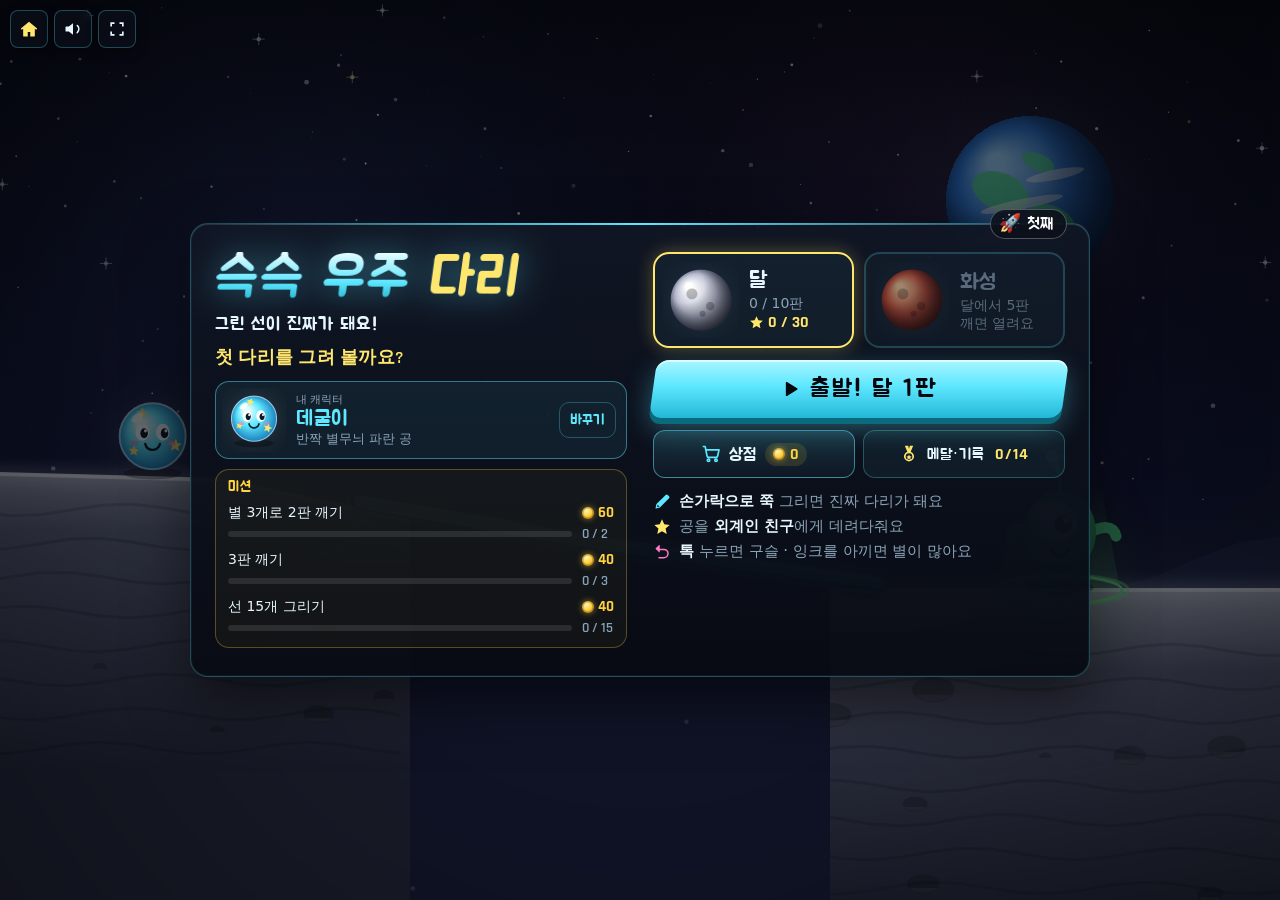
==== bridge/index.html @ b37fba4e "슥슥 우주 다리 1단계: 그린 선이 진짜 다리가 되는 물리 퍼즐 (다섯 번째 게임) - bridge/: Planck.js 1.5.0(MIT) 물리, 달·화성 20판, 잉크를 아끼면" ====
<!DOCTYPE html>
<html lang="ko">
<head>
  <meta charset="UTF-8">
  <meta name="viewport" content="width=device-width, initial-scale=1, maximum-scale=1, user-scalable=no, viewport-fit=cover">
  <meta name="theme-color" content="#07080d">
  <meta name="mobile-web-app-capable" content="yes">
  <meta name="apple-mobile-web-app-capable" content="yes">
  <meta name="apple-mobile-web-app-status-bar-style" content="black-translucent">
  <link rel="manifest" href="manifest.json">
  <link rel="icon" href="icon.svg" type="image/svg+xml">
  <meta name="description" content="손가락으로 그린 선이 진짜 다리가 되는 우주 퍼즐">
  <title>슥슥 우주 다리</title>
  <link rel="preconnect" href="https://fonts.googleapis.com">
  <link rel="preconnect" href="https://fonts.gstatic.com" crossorigin>
  <link rel="stylesheet" href="https://fonts.googleapis.com/css2?family=Jua&family=Rajdhani:wght@600;700&display=swap">
  <link rel="stylesheet" href="style.css">
</head>
<body>
  <canvas id="game" aria-label="게임 화면"></canvas>
  <svg width="0" height="0" style="position:absolute" aria-hidden="true">
    <symbol id="i-sound" viewBox="0 0 24 24"><path d="M4 9h3l5-4v14l-5-4H4a1 1 0 0 1-1-1v-4a1 1 0 0 1 1-1zm12.5-1.9a1 1 0 0 1 1.4 0 7 7 0 0 1 0 9.8 1 1 0 1 1-1.4-1.4 5 5 0 0 0 0-7 1 1 0 0 1 0-1.4z"/></symbol>
    <symbol id="i-mute" viewBox="0 0 24 24"><path d="M4 9h3l5-4v14l-5-4H4a1 1 0 0 1-1-1v-4a1 1 0 0 1 1-1zm11.3.3a1 1 0 0 1 1.4 0L18.5 11l1.8-1.7a1 1 0 1 1 1.4 1.4L19.9 12.5l1.8 1.8a1 1 0 0 1-1.4 1.4l-1.8-1.8-1.8 1.8a1 1 0 0 1-1.4-1.4l1.8-1.8-1.8-1.8a1 1 0 0 1 0-1.4z"/></symbol>
    <symbol id="i-fs" viewBox="0 0 24 24"><path d="M4 9V4h5v2H6v3zm11-5h5v5h-2V6h-3zM4 15h2v3h3v2H4zm14 3v-3h2v5h-5v-2z"/></symbol>
    <symbol id="i-play" viewBox="0 0 24 24"><path d="M7 4.5v15a1 1 0 0 0 1.5.9l12-7.5a1 1 0 0 0 0-1.8l-12-7.5A1 1 0 0 0 7 4.5z"/></symbol>
    <symbol id="i-again" viewBox="0 0 24 24"><path d="M12 4V1.5a.5.5 0 0 0-.8-.4L6.6 4.6a.5.5 0 0 0 0 .8l4.6 3.5a.5.5 0 0 0 .8-.4V6a6 6 0 1 1-6 6 1 1 0 1 0-2 0 8 8 0 1 0 8-8z"/></symbol>
    <symbol id="i-undo" viewBox="0 0 24 24"><path d="M9 5.5V3a.5.5 0 0 0-.85-.35L3.6 7.15a.5.5 0 0 0 0 .7l4.55 4.5A.5.5 0 0 0 9 12V9.5h5.5a4.5 4.5 0 0 1 0 9H8a1 1 0 0 0 0 2h6.5a6.5 6.5 0 0 0 0-13H9z"/></symbol>
    <symbol id="i-star" viewBox="0 0 24 24"><path d="M12 1.8l3 6.6 7.2.8-5.4 4.9 1.5 7.1L12 17.6l-6.3 3.6 1.5-7.1L1.8 9.2 9 8.4z"/></symbol>
    <symbol id="i-pen" viewBox="0 0 24 24"><path d="M16.9 2.6a2 2 0 0 1 2.8 0l1.7 1.7a2 2 0 0 1 0 2.8L9.2 19.3 4 20.5a.5.5 0 0 1-.6-.6l1.2-5.2zM6.3 15.6l-.8 3.1 3.1-.8z"/></symbol>
    <symbol id="i-cart" viewBox="0 0 24 24"><path d="M2 3h3l2.2 11.2A2 2 0 0 0 9.2 16H18a2 2 0 0 0 2-1.6L21.6 7H6.2M9 21a1.5 1.5 0 1 0 0-3 1.5 1.5 0 0 0 0 3zm9 0a1.5 1.5 0 1 0 0-3 1.5 1.5 0 0 0 0 3z" fill="none" stroke="currentColor" stroke-width="2" stroke-linejoin="round"/></symbol>
    <symbol id="i-house" viewBox="0 0 24 24"><path d="M12 3.2 2.6 11a1 1 0 0 0 1.3 1.5L5 11.6V20a1 1 0 0 0 1 1h4.5v-5.5h3V21H18a1 1 0 0 0 1-1v-8.4l1.1.9a1 1 0 0 0 1.3-1.5z"/></symbol>
    <symbol id="i-grid" viewBox="0 0 24 24"><path d="M4 4h6v6H4zm10 0h6v6h-6zM4 14h6v6H4zm10 0h6v6h-6z"/></symbol>
    <symbol id="i-lock" viewBox="0 0 24 24"><path d="M7 10V7a5 5 0 0 1 10 0v3h1a1 1 0 0 1 1 1v9a1 1 0 0 1-1 1H6a1 1 0 0 1-1-1v-9a1 1 0 0 1 1-1zm2 0h6V7a3 3 0 0 0-6 0z"/></symbol>
    <symbol id="i-medal" viewBox="0 0 24 24"><path d="M7 2h4l1 4 1-4h4l-3 7.2A6 6 0 1 1 10 9.2zm5 9a4 4 0 1 0 0 8 4 4 0 0 0 0-8zm0 1.6 1 2 2.2.3-1.6 1.5.4 2.2-2-1.1-2 1.1.4-2.2-1.6-1.5 2.2-.3z"/></symbol>
    <symbol id="i-hint" viewBox="0 0 24 24"><path d="M12 2a7 7 0 0 1 4 12.7V17a1 1 0 0 1-1 1H9a1 1 0 0 1-1-1v-2.3A7 7 0 0 1 12 2zm-3 18h6v1a1 1 0 0 1-1 1h-4a1 1 0 0 1-1-1z"/></symbol>
  </svg>

  <!-- 위쪽 버튼 (시작 화면·판 고르기·상점) -->
  <div id="topbar">
    <a id="btn-hub" class="icon-btn" href="../index.html" aria-label="게임 고르기로 가기"><svg class="i" aria-hidden="true"><use href="#i-house"/></svg></a>
    <button id="btn-mute" class="icon-btn" aria-label="소리 켜기/끄기"><svg class="i on" aria-hidden="true"><use href="#i-sound"/></svg><svg class="i off" aria-hidden="true"><use href="#i-mute"/></svg></button>
    <button id="btn-fs" class="icon-btn" aria-label="전체 화면"><svg class="i" aria-hidden="true"><use href="#i-fs"/></svg></button>
  </div>
  <div id="toast" role="status"></div>

  <!-- 게임 중 버튼 줄: 판 고르기 · 판 이름 · 잉크 · 되돌리기 · 다시 · 힌트 -->
  <div id="hud" aria-label="게임 버튼">
    <div class="hud-l">
      <button id="btn-back" class="round-btn" aria-label="판 고르기로"><svg class="i" aria-hidden="true"><use href="#i-grid"/></svg></button>
      <span id="hud-level" class="chip"><i class="pdot" aria-hidden="true"></i><b>달 1판</b></span>
    </div>
    <div id="ink" class="ink" role="meter" aria-label="잉크">
      <svg class="i" aria-hidden="true"><use href="#i-pen"/></svg>
      <span class="ink-bar"><i id="ink-fill"></i><em id="ink-s3" class="ink-star" aria-hidden="true"></em><em id="ink-s2" class="ink-star" aria-hidden="true"></em></span>
    </div>
    <div class="hud-r">
      <button id="btn-undo" class="round-btn" aria-label="마지막 선 지우기"><svg class="i" aria-hidden="true"><use href="#i-undo"/></svg></button>
      <button id="btn-reset" class="round-btn" aria-label="처음부터 다시"><svg class="i" aria-hidden="true"><use href="#i-again"/></svg></button>
      <button id="btn-hint" class="round-btn hint" aria-label="힌트 보기"><svg class="i" aria-hidden="true"><use href="#i-hint"/></svg></button>
    </div>
  </div>
  <p id="tip" class="tip" aria-live="polite"></p>

  <!-- 시작 화면: 왼쪽 로고·내 캐릭터·미션 / 오른쪽 행성·이어서·상점·메달 -->
  <section id="scr-title" class="screen">
    <div class="panel tpanel">
      <span class="pf-badge" data-pf-badge hidden></span>
      <div class="t-left">
        <h1 class="logo ko">슥슥 <span class="space">우주 </span><span class="hl">다리</span></h1>
        <p class="tagline">그린 선이 진짜가 돼요!</p>
        <p id="best" class="best"></p>
        <button id="btn-char" type="button" class="ship-card" aria-label="캐릭터 바꾸기">
          <canvas id="char-preview" class="ship-cv" width="128" height="128" aria-hidden="true"></canvas>
          <span class="sc-txt"><small>내 캐릭터</small><b id="char-name">데굴이</b><em id="char-desc"></em></span>
          <span class="sc-go">바꾸기</span>
        </button>
        <div id="title-missions" class="mcard"></div>
      </div>
      <div class="t-right">
        <div id="planets" class="planets"></div>
        <button id="btn-start" class="big-btn"><svg class="i" aria-hidden="true"><use href="#i-play"/></svg><span id="start-label">출발!</span></button>
        <div class="t-row">
          <button id="btn-shop" type="button" class="shop-btn"><svg class="i" aria-hidden="true"><use href="#i-cart"/></svg><span>상점</span><span class="coin-pill"><i class="cn" aria-hidden="true"></i><b id="coin-count">0</b></span></button>
          <button id="btn-medals" class="mini-btn"><svg class="i" aria-hidden="true"><use href="#i-medal"/></svg><span>메달·기록 <b id="medal-count">0/0</b></span></button>
        </div>
        <ul class="help">
          <li><svg class="i" aria-hidden="true"><use href="#i-pen"/></svg><span><b>손가락으로 쭉</b> 그리면 진짜 다리가 돼요</span></li>
          <li><svg class="i gold" aria-hidden="true"><use href="#i-star"/></svg><span>공을 <b>외계인 친구</b>에게 데려다줘요</span></li>
          <li><svg class="i pink" aria-hidden="true"><use href="#i-undo"/></svg><span><b>톡</b> 누르면 구슬 · 잉크를 아끼면 별이 많아요</span></li>
        </ul>
      </div>
    </div>
  </section>

  <!-- 판 고르기 -->
  <section id="scr-levels" class="screen">
    <div class="panel wide lpanel">
      <h2 id="lv-title">달</h2>
      <p id="lv-sub" class="sub"></p>
      <div id="lv-grid" class="lv-grid"></div>
      <button id="btn-lv-back" class="mini-btn wide-mini"><svg class="i" aria-hidden="true"><use href="#i-house"/></svg><span>처음 화면으로</span></button>
    </div>
  </section>

  <!-- 만났다! (판을 깼을 때) -->
  <section id="scr-clear" class="screen">
    <div class="panel cpanel">
      <div class="c-left">
        <h2 id="clear-title">만났다!</h2>
        <div id="clear-stars" class="big-stars" aria-label="별"><i></i><i></i><i></i></div>
        <p id="clear-line" class="clear-line"></p>
        <div class="coin-earn">
          <span class="ce-head"><i class="cn" aria-hidden="true"></i>얻은 코인</span>
          <b id="clear-coins">+0</b>
          <span id="clear-parts" class="ce-parts"></span>
        </div>
        <div id="clear-medals" class="new-medals"></div>
      </div>
      <div class="c-right">
        <div id="clear-missions" class="mcard"></div>
        <div class="c-btns">
          <button id="btn-again" class="mini-btn"><svg class="i" aria-hidden="true"><use href="#i-again"/></svg><span>다시</span></button>
          <button id="btn-next" class="big-btn"><span>다음 판</span><svg class="i" aria-hidden="true"><use href="#i-play"/></svg></button>
        </div>
        <button id="btn-clear-levels" class="mini-btn wide-mini"><svg class="i" aria-hidden="true"><use href="#i-grid"/></svg><span>판 고르기</span></button>
      </div>
    </div>
  </section>

  <!-- 상점 -->
  <section id="scr-shop" class="screen">
    <div class="panel wide spanel">
      <div class="shop-head">
        <h2>상점</h2>
        <span class="coin-pill big"><i class="cn" aria-hidden="true"></i><b id="shop-coins">0</b></span>
      </div>
      <div class="tabs" role="tablist" aria-label="상점 칸">
        <button type="button" role="tab" data-tab="chars" aria-selected="true">캐릭터</button>
        <button type="button" role="tab" data-tab="pens" aria-selected="false">펜 색깔</button>
      </div>
      <p id="shop-sub" class="sub shop-sub"></p>
      <div id="shop-list" class="shop-list"></div>
      <button id="btn-shop-back" class="big-btn"><span>닫기</span></button>
    </div>
  </section>

  <!-- 메달 · 기록 -->
  <section id="scr-medals" class="screen">
    <div class="panel wide">
      <h2>메달 · 기록</h2>
      <p class="sub" id="medal-sub"></p>
      <div id="medal-list"></div>
      <dl id="record-list" class="records"></dl>
      <button id="btn-medals-back" class="big-btn"><span>닫기</span></button>
    </div>
  </section>

  <script src="../common/profile.js"></script>
  <script src="../common/hub.js"></script>
  <script src="../common/worlds.js"></script>
  <script src="../common/sound.js"></script>
  <script src="lib/planck.min.js"></script>
  <script src="js/util.js"></script>
  <script src="js/data.js"></script>
  <script src="js/world.js"></script>
  <script src="js/shop.js"></script>
  <script src="js/render.js"></script>
  <script src="js/input.js"></script>
  <script src="js/audio.js"></script>
  <script src="js/main.js"></script>
</body>
</html>
---- bridge/style.css ----
/* 슥슥 우주 다리. 공통 모양(패널·버튼·상점·미션·메달)은 슝슝 우주 달리기 style.css에서 가져왔고, 이 게임만의 모양은 맨 아래 */
:root {
  --bg: #07080d;
  --panel: rgba(12, 16, 26, 0.92);
  --line: rgba(94, 231, 255, 0.28);
  --text: #e8f7ff;
  --muted: #8aa4b8;
  --cyan: #5ee7ff;
  --yellow: #ffe66d;
  --pink: #ff2e88;
  --red: #ff4d6d;
  --disp: "Jua", system-ui, sans-serif;
  --num: "Rajdhani", system-ui, sans-serif;
  --ease: cubic-bezier(.16, 1, .3, 1);
  --back: cubic-bezier(.2, 1.5, .45, 1);
}

* { box-sizing: border-box; }

html, body {
  margin: 0;
  height: 100%;
  overflow: hidden;
  background: var(--bg);
  color: var(--text);
  font-family: system-ui, -apple-system, "Apple SD Gothic Neo", "Malgun Gothic", sans-serif;
  -webkit-user-select: none;
  user-select: none;
  -webkit-tap-highlight-color: transparent;
  -webkit-touch-callout: none;
  touch-action: none;
  overscroll-behavior: none;
}

#game { display: block; position: fixed; inset: 0; }

kbd {
  display: inline-block;
  padding: 1px 6px;
  border: 1px solid var(--line);
  border-bottom-width: 2px;
  border-radius: 4px;
  font: 12px ui-monospace, monospace;
  color: var(--cyan);
}
.i { width: 1em; height: 1em; fill: currentColor; flex: none; vertical-align: -0.14em; }

/* ─── 위쪽 버튼: 아이콘 + 유리 느낌 ─── */
#topbar {
  position: fixed;
  top: max(10px, env(safe-area-inset-top));
  left: max(10px, env(safe-area-inset-left));
  display: flex;
  gap: 6px;
  z-index: 15;   /* 메뉴 화면(.screen 10) 위: 시작 화면에서도 소리·전체 화면·집 단추를 누를 수 있게 */
}
.icon-btn {
  display: grid; place-items: center;
  width: 38px; height: 38px;
  border: 1px solid var(--line);
  border-radius: 8px;
  background: rgba(12, 16, 26, .72);
  backdrop-filter: blur(4px);
  box-shadow: 0 4px 12px rgba(0, 0, 0, .35);
  color: var(--text);
  cursor: pointer;
  transition: transform .08s, border-color .15s;
}
.icon-btn:hover { border-color: var(--cyan); }
.icon-btn:active { transform: scale(.92); }
.icon-btn .i { width: 20px; height: 20px; color: var(--text); }
#btn-mute .off { display: none; }
#btn-mute.muted .on { display: none; }
#btn-mute.muted .off { display: block; color: var(--red); }
#btn-fs[hidden] { display: none; }

body.touch .only-pc { display: none; }
body:not(.touch) .only-touch { display: none; }

#toast {
  position: fixed;
  left: 50%; bottom: 40px;
  transform: translateX(-50%) translateY(10px);
  padding: 8px 16px;
  border-radius: 8px;
  background: var(--panel);
  border: 1px solid var(--line);
  opacity: 0;
  transition: opacity .2s, transform .2s;
  pointer-events: none;
  z-index: 20;
  white-space: nowrap;
  max-width: calc(100vw - 24px);
  overflow: hidden;
  text-overflow: ellipsis;
}
#toast.on { opacity: 1; transform: translateX(-50%); }

/* ─── 오버레이 화면 ─── */
.screen {
  position: fixed;
  inset: 0;
  display: none;
  align-items: center;
  justify-content: center;
  padding: 16px;
  background: rgba(7, 8, 13, 0.55);
  z-index: 10;
  overflow-y: auto;
}
.screen.on { display: flex; animation: fade .25s ease-out; }
@keyframes fade { from { opacity: 0; } to { opacity: 1; } }

.panel {
  position: relative;
  width: 100%;
  max-width: 440px;
  margin: auto;
  padding: 28px 24px;
  border: 1px solid var(--line);
  border-radius: 18px;
  background: linear-gradient(180deg, rgba(16, 22, 36, .97), rgba(8, 11, 19, .97));
  box-shadow: 0 24px 60px rgba(0, 0, 0, .55), 0 0 0 1px rgba(94, 231, 255, .06) inset, 0 1px 0 rgba(255, 255, 255, .08) inset;
  text-align: center;
}
.panel::before { content: ""; position: absolute; left: 24px; right: 24px; top: -1px; height: 2px; border-radius: 2px; background: linear-gradient(90deg, transparent, var(--cyan), transparent); }
.screen.on .panel { animation: panelIn .4s var(--ease) both; }
@keyframes panelIn { from { opacity: 0; transform: translateY(18px) scale(.97); } }

h1, h2 { margin: 0 0 6px; }
h2 { font: normal 30px var(--disp); letter-spacing: 1px; }
.sub { color: var(--muted); margin: 0 0 18px; }

/* 로고: N-GUN과 같은 기울어진 네온 글자 */
.logo {
  font: 700 54px/1 var(--num); font-style: italic; letter-spacing: 5px; margin-bottom: 8px; white-space: nowrap;
  background: linear-gradient(180deg, #e9fdff 0%, #5ee7ff 55%, #1aa7c4 100%);
  -webkit-background-clip: text; background-clip: text; color: transparent;
  filter: drop-shadow(0 0 18px rgba(94, 231, 255, .55));
}
.logo span { color: var(--yellow); -webkit-text-fill-color: var(--yellow); }
.tagline { margin: 0 0 14px; font: normal 18px var(--disp); letter-spacing: 1px; }
.best { color: var(--yellow); margin: 0 0 20px; font: 600 18px var(--num); letter-spacing: .5px; }

/* 큰 버튼: 비스듬한 네온 + 광택이 스친다 */
.big-btn {
  position: relative; overflow: hidden;
  display: flex; align-items: center; justify-content: center; gap: 10px;
  width: 100%;
  padding: 14px;
  border: none;
  border-radius: 12px;
  transform: skewX(-8deg);
  background: linear-gradient(180deg, #a8f6ff 0%, #5ee7ff 45%, #22b8d6 100%);
  box-shadow: 0 6px 0 #0c6a7e, 0 10px 26px rgba(94, 231, 255, .35), inset 0 2px 0 rgba(255, 255, 255, .6);
  color: var(--bg);
  font: normal 24px var(--disp); letter-spacing: 2px;
  cursor: pointer;
}
.big-btn > * { transform: skewX(8deg); }
.big-btn .i { width: 20px; height: 20px; }
.big-btn kbd { color: var(--bg); border-color: rgba(7, 8, 13, 0.35); margin-left: 6px; font-size: 12px; letter-spacing: 0; }
.big-btn::after {
  content: ""; position: absolute; inset: 0; pointer-events: none;
  background: linear-gradient(105deg, transparent 35%, rgba(255, 255, 255, .6) 48%, transparent 60%) no-repeat;
  background-size: 250% 100%; background-position: 160% 0;
  animation: sweep 3.4s 1s ease-in-out infinite;
}
@keyframes sweep { 0% { background-position: 160% 0; } 28%, 100% { background-position: -70% 0; } }
.big-btn:active { transform: skewX(-8deg) translateY(4px); box-shadow: 0 2px 0 #0c6a7e, 0 6px 16px rgba(94, 231, 255, .3), inset 0 2px 0 rgba(255, 255, 255, .5); }
.big-btn:focus-visible { outline: 2px solid var(--yellow); outline-offset: 2px; }
.text-btn {
  margin-top: 14px;
  background: none;
  border: none;
  color: var(--muted);
  font-size: 14px;
  cursor: pointer;
  text-decoration: underline;
}

.help {
  list-style: none;
  padding: 0;
  margin: 22px 0 0;
  display: flex;
  flex-direction: column;
  gap: 7px;
  font-size: 14px;
  color: var(--muted);
  text-align: left;
}
.help li { display: flex; align-items: center; gap: 8px; }
.help .i { width: 18px; height: 18px; color: var(--cyan); }
.help .i.pink { color: var(--pink); }
.help .i.gold { color: var(--yellow); }
.help .i.red { color: var(--red); }
.help b { color: var(--text); }
.pc-line { font-size: 12px; color: var(--muted); margin: 12px 0 0; }

/* ─── 모드 버튼 · 메달 ─── */
.modes { display: flex; flex-direction: column; gap: 14px; }
.big-btn.pink { background: linear-gradient(180deg, #ffb3d4 0%, #ff5fa8 45%, #d81f76 100%); box-shadow: 0 6px 0 #7a0f44, 0 10px 26px rgba(255, 46, 136, .35), inset 0 2px 0 rgba(255, 255, 255, .55); }
.big-btn.pink:active { box-shadow: 0 2px 0 #7a0f44, 0 6px 16px rgba(255, 46, 136, .3), inset 0 2px 0 rgba(255, 255, 255, .5); }
.big-btn .tag { font: 700 14px var(--num); letter-spacing: .5px; padding: 2px 8px; border-radius: 999px; background: rgba(7, 8, 13, .25); }
.big-btn .tag:empty { display: none; }
.mini-btn { display: inline-flex; align-items: center; justify-content: center; gap: 8px; min-height: 44px; padding: 8px 16px; border-radius: 12px; border: 1px solid var(--line); background: rgba(94, 231, 255, .06); color: var(--text); font: normal 16px var(--disp); letter-spacing: 1px; cursor: pointer; }
.mini-btn .i { width: 20px; height: 20px; color: var(--yellow); }
.mini-btn b { font: 700 16px var(--num); color: var(--yellow); margin-left: 4px; }
.help .glyphs { display: inline-flex; gap: 3px; min-width: 18px; font: 700 13px var(--num); font-style: normal; }
.help .glyphs i { font-style: normal; }
.panel.wide { max-width: 720px; }


#medal-list { display: grid; grid-template-columns: repeat(4, 1fr); gap: 8px; margin: 6px 0 12px; }
.medal { display: flex; align-items: center; gap: 8px; padding: 8px; border-radius: 12px; border: 1px solid var(--line); background: rgba(94, 231, 255, .04); text-align: left; }
.medal .coin { flex: none; width: 36px; height: 36px; border-radius: 50%; display: grid; place-items: center; font: 700 15px var(--num); color: #1a1000;
  background: radial-gradient(circle at 35% 30%, #fff 0 12%, var(--m1) 14% 55%, var(--m2) 100%); box-shadow: 0 0 0 2px rgba(255, 255, 255, .25), 0 0 14px var(--m3); }
.medal b { display: block; font: normal 14px var(--disp); letter-spacing: .5px; color: var(--text); }
.medal small { display: block; font-size: 11px; color: var(--muted); line-height: 1.3; }
.medal.t1 { --m1: #e08a4a; --m2: #7a3a14; --m3: rgba(224, 138, 74, .45); }
.medal.t2 { --m1: #dfe7f2; --m2: #6b7a90; --m3: rgba(223, 231, 242, .45); }
.medal.t3 { --m1: #ffe66d; --m2: #b98600; --m3: rgba(255, 230, 109, .6); }
.medal.locked { opacity: .38; }
.medal.locked .coin { background: #1a2130; box-shadow: none; color: var(--muted); }
.records { display: grid; grid-template-columns: repeat(3, 1fr); gap: 8px; margin: 0 0 16px; }
.records div { padding: 8px 4px; border: 1px solid var(--line); border-radius: 10px; background: rgba(94, 231, 255, .04); }
.records dt { font-size: 11px; color: var(--muted); }
.records dd { margin: 2px 0 0; font: 700 20px var(--num); }

.chips { display: flex; flex-wrap: wrap; justify-content: center; gap: 6px; margin: -8px 0 12px; }
.chips span { padding: 3px 10px; border-radius: 999px; background: rgba(255, 46, 136, .14); border: 1px solid rgba(255, 46, 136, .5); color: #ffb3d4; font: 700 13px var(--num); animation: pop .45s .4s var(--back) both; }
.new-medals { display: flex; flex-wrap: wrap; justify-content: center; gap: 8px; margin: 0 0 16px; }
.new-medals:empty { display: none; }
.new-medals .medal { animation: pop .5s var(--back) both; }
.new-medals .medal:nth-child(2) { animation-delay: .15s; } .new-medals .medal:nth-child(3) { animation-delay: .3s; }


/* ─── 터치 기기: 누르기 쉬운 크기 (최소 44px) ─── */
body.touch .icon-btn { width: 44px; height: 44px; }
body.touch .big-btn { padding: 16px; }
body.touch .text-btn { padding: 10px 16px; }

@media (max-width: 600px) {
  .logo { font-size: 44px; letter-spacing: 3px; }
  .panel { padding: 22px 16px; }
  #medal-list { grid-template-columns: repeat(2, 1fr); }
}

/* 낮은 가로 화면(작은 탭·가로 폰): 시작 화면을 두 칸으로 */
@media (max-height: 600px) and (orientation: landscape) {
  .screen { padding: 10px 16px; }
  .modes .big-btn { padding: 11px; font-size: 21px; }
  #medal-list { gap: 6px; margin-bottom: 8px; }
  .medal { padding: 5px 6px; gap: 6px; } .medal .coin { width: 28px; height: 28px; font-size: 12px; } .medal b { font-size: 12px; } .medal small { font-size: 10px; }
  .records { gap: 4px; margin-bottom: 8px; } .records div { padding: 3px 2px; } .records dt { font-size: 10px; } .records dd { font-size: 14px; margin: 0; }
  #scr-medals .sub { margin-bottom: 8px; font-size: 13px; } #scr-medals h2 { font-size: 24px; }
  #scr-medals .big-btn { padding: 9px; font-size: 18px; }
  .panel.wide { padding: 16px 20px; }
}
@media (max-height: 420px) and (orientation: landscape) {
  #scr-title .logo { font-size: 38px; }
  .help { font-size: 13px; gap: 4px; }
}

/* 움직임 줄이기 설정: CSS 연출을 모두 건너뛴다 */
@media (prefers-reduced-motion: reduce) {
  *, *::before, *::after { animation: none !important; transition: none !important; }
}

/* 시작 화면 도움말: 피해야 할 것 */
.help b.danger { color: #ff6b7a; }

/* 한글 이름 로고 (주아 서체, 기울임). "다리"는 노랑, 좁은 화면에선 "우주"를 뺀다 */
.logo.ko { font-family: var(--disp); font-weight: normal; font-style: normal; letter-spacing: 2px; transform: skewX(-8deg); }
.logo .hl { color: var(--yellow); -webkit-text-fill-color: var(--yellow); }
.logo .space { color: inherit; -webkit-text-fill-color: transparent; }
@media (max-width: 420px) { .logo .space { display: none; } }
.help .glyphs { gap: 2px; }
.help .glyphs .i { width: 16px; height: 16px; }


/* ═══ 상점 · 미션 · 코인 (2026-09-27, 뿅뿅 우주선과 같은 모양) ═══════════ */
.cn {
  display: inline-block; flex: none; width: 12px; height: 12px; border-radius: 50%; vertical-align: -1px;
  background: radial-gradient(circle at 38% 32%, #fff4c2 0%, #ffd23f 45%, #b37a00 100%);
  box-shadow: 0 0 6px rgba(255, 210, 63, .55), inset 0 0 0 1.5px rgba(120, 70, 0, .35);
}
.coin-pill { display: inline-flex; align-items: center; gap: 5px; padding: 2px 10px; border-radius: 999px; background: rgba(255, 210, 63, .12); font: 700 18px var(--num); color: #ffd23f; letter-spacing: .5px; }
.coin-pill.big { font-size: 24px; padding: 4px 14px; }
.coin-pill.big .cn { width: 16px; height: 16px; }

/* 시작 화면: 두 칸 */
#scr-title .panel.tpanel { max-width: 900px; display: grid; grid-template-columns: 1fr 1fr; column-gap: 26px; align-items: start; text-align: left; }
.t-left, .t-right { min-width: 0; display: flex; flex-direction: column; }
.tpanel .tagline { margin-bottom: 8px; }
.tpanel .best { margin-bottom: 12px; }
.tpanel .help { margin: 14px 0 0; gap: 5px; font-size: 13px; }
.loadout-line { margin: 0 0 8px; font-size: 13px; color: #9dffcb; }
.loadout-line:empty { display: none; }
.t-row { display: grid; grid-template-columns: 1fr 1fr; gap: 8px; margin-top: 12px; }
.t-row .mini-btn { min-height: 48px; padding: 6px 8px; font-size: 15px; }
.shop-btn {
  display: flex; align-items: center; justify-content: center; gap: 8px; min-height: 48px; padding: 8px 10px;
  border: 1px solid rgba(94, 231, 255, .5); border-radius: 12px; cursor: pointer; color: var(--text);
  background: linear-gradient(180deg, rgba(94, 231, 255, .16), rgba(94, 231, 255, .04));
  font: normal 17px var(--disp); letter-spacing: .5px; transition: transform .08s, border-color .15s;
}
.shop-btn .i { width: 20px; height: 20px; color: var(--cyan); }
.shop-btn .coin-pill { font-size: 16px; padding: 1px 8px; }
.shop-btn:active, .ship-card:active { transform: scale(.97); }
.shop-btn:focus-visible, .ship-card:focus-visible, .tabs button:focus-visible, .buy:focus-visible, .use:focus-visible, .claim:focus-visible { outline: 2px solid var(--yellow); outline-offset: 2px; }

/* 내 캐릭터 칸 */
.ship-card {
  display: grid; grid-template-columns: 64px 1fr auto; align-items: center; gap: 10px;
  min-height: 64px; margin: 0 0 10px; padding: 6px 10px 6px 6px; cursor: pointer;
  border: 1px solid var(--line); border-radius: 14px; background: rgba(94, 231, 255, .05);
  color: var(--text); font: inherit; text-align: left; transition: transform .08s, border-color .15s;
}
.ship-card:hover { border-color: var(--sc, var(--cyan)); }
/* 내 캐릭터: 캐릭터 색으로 테두리·이름 */
.ship-card { --sc: var(--cyan); border-color: color-mix(in srgb, var(--sc) 45%, transparent); background: color-mix(in srgb, var(--sc) 7%, transparent); }
.ship-card .sc-txt b { color: var(--sc); }
.sitem.char .ship-cv { width: 72px; height: 72px; }
.sitem.char { grid-template-columns: 72px 1fr; }
.ship-cv { width: 64px; height: 64px; display: block; }
.sc-txt { min-width: 0; }
.sc-txt small { display: block; font-size: 11px; color: var(--muted); }
.sc-txt b { display: block; font: normal 21px/1.15 var(--disp); letter-spacing: .5px; }
.sc-txt em { display: block; font-style: normal; font-size: 12px; line-height: 1.3; color: var(--muted); word-break: keep-all; }
.sc-go { padding: 8px 10px; border: 1px solid var(--line); border-radius: 10px; font: normal 14px var(--disp); color: var(--cyan); white-space: nowrap; }

/* 미션 카드 (시작 화면·게임 오버) */
.mcard { display: flex; flex-direction: column; gap: 7px; padding: 8px 12px 10px; border: 1px solid rgba(255, 210, 63, .3); border-radius: 14px; background: rgba(255, 210, 63, .04); text-align: left; }
.mc-head { margin: 0; font: normal 14px var(--disp); letter-spacing: .5px; color: #ffd23f; }
.mrow { display: grid; grid-template-columns: 1fr auto; grid-template-areas: "txt rew" "bar num"; column-gap: 10px; row-gap: 3px; align-items: center; font-size: 13px; }
.m-txt { grid-area: txt; min-width: 0; word-break: keep-all; line-height: 1.3; }
.m-rew { grid-area: rew; display: inline-flex; align-items: center; gap: 4px; font: 700 15px var(--num); color: #ffd23f; }
.m-bar { grid-area: bar; height: 6px; border-radius: 3px; background: rgba(255, 255, 255, .1); overflow: hidden; }
.m-bar i { display: block; height: 100%; border-radius: 3px; background: linear-gradient(90deg, #ffb703, #ffd23f); transition: width .6s var(--ease); }
.m-num { grid-area: num; font: 600 12px var(--num); color: var(--muted); white-space: nowrap; }
.mrow.done .m-bar i { background: linear-gradient(90deg, #3dff8b, #b6ff5c); }
.mrow.done .m-txt { color: #b6ffd2; }
.claim {
  grid-area: rew; display: inline-flex; align-items: center; gap: 5px; min-height: 44px; padding: 4px 14px; cursor: pointer;
  border: none; border-radius: 10px; font: normal 15px var(--disp); color: #2a1c00;
  background: linear-gradient(180deg, #fff1a8, #ffcf3a); box-shadow: 0 3px 0 #9a6a00, 0 0 16px rgba(255, 207, 58, .55);
  animation: claimGlow 1s ease-in-out infinite alternate;
}
.claim:active { transform: translateY(2px); box-shadow: 0 1px 0 #9a6a00; }
@keyframes claimGlow { to { box-shadow: 0 3px 0 #9a6a00, 0 0 26px rgba(255, 207, 58, .9); } }
.mrow.fresh { animation: pop .55s var(--back) both; }
.coin-pop {
  position: fixed; z-index: 30; transform: translate(-50%, 0); pointer-events: none;
  font: 700 26px var(--num); color: #ffd23f; text-shadow: 0 0 12px rgba(255, 210, 63, .8);
  animation: coinUp 1s var(--ease) forwards;
}
@keyframes coinUp { from { opacity: 1; transform: translate(-50%, 0) scale(1.2); } to { opacity: 0; transform: translate(-50%, -60px) scale(1); } }

/* 상점 */
.panel.spanel { max-width: 1000px; }
.shop-head { display: flex; align-items: center; justify-content: space-between; gap: 12px; margin-bottom: 10px; }
.shop-head h2 { margin: 0; }
.tabs { display: grid; grid-template-columns: repeat(3, 1fr); gap: 6px; margin-bottom: 8px; }
.tabs button {
  min-height: 48px; padding: 8px; cursor: pointer; border: 1px solid var(--line); border-radius: 12px;
  background: transparent; color: var(--muted); font: normal 17px var(--disp); letter-spacing: .5px;
}
.tabs button[aria-selected="true"] { color: var(--cyan); border-color: var(--cyan); background: rgba(94, 231, 255, .14); }
.shop-sub { margin: 0 0 10px; font-size: 13px; }
.shop-list { display: grid; gap: 10px; margin-bottom: 14px; text-align: left; }
.shop-list.t-chars { grid-template-columns: repeat(3, minmax(0, 1fr)); }
.shop-list.t-up, .shop-list.t-items { grid-template-columns: repeat(2, minmax(0, 1fr)); }
.sitem { position: relative; display: flex; flex-direction: column; gap: 6px; padding: 10px 12px; border: 1px solid var(--line); border-radius: 14px; background: rgba(94, 231, 255, .04); min-width: 0; }
.sitem.skin { --sc: var(--cyan); display: grid; grid-template-columns: 64px 1fr; grid-template-areas: "cv name" "cv desc" "btn btn"; column-gap: 10px; row-gap: 4px; align-items: start; }
.sitem.skin .ship-cv { grid-area: cv; }
.sitem.skin .s-name { grid-area: name; color: var(--sc); }
.sitem.skin .s-desc { grid-area: desc; }
.sitem.skin > button, .sitem.skin > .maxed { grid-area: btn; }
.sitem.cur { border-color: var(--sc); box-shadow: 0 0 18px color-mix(in srgb, var(--sc) 35%, transparent); background: color-mix(in srgb, var(--sc) 8%, transparent); }
.sitem.locked .ship-cv { filter: saturate(.35) brightness(.7); }
.s-name { font: normal 18px var(--disp); letter-spacing: .5px; }
.s-name small { font: 700 13px var(--num); color: var(--muted); margin-left: 4px; }
.s-desc { font-size: 12px; color: var(--muted); line-height: 1.35; word-break: keep-all; }
.sitem.row { flex-direction: row; align-items: center; gap: 12px; }
.s-icon {
  flex: none; display: grid; place-items: center; width: 48px; height: 48px; color: var(--cyan);
  clip-path: polygon(25% 3%, 75% 3%, 100% 50%, 75% 97%, 25% 97%, 0 50%);
  background: radial-gradient(circle at 50% 35%, rgba(94, 231, 255, .3), rgba(94, 231, 255, .06));
}
.s-icon .i { width: 24px; height: 24px; }
.s-mid { flex: 1; min-width: 0; display: flex; flex-direction: column; gap: 3px; }
.pips { display: flex; gap: 3px; margin-top: 2px; }
.pips i { width: 16px; height: 6px; border-radius: 2px; background: rgba(255, 255, 255, .12); transform: skewX(-20deg); }
.pips i.on { background: var(--cyan); box-shadow: 0 0 6px rgba(94, 231, 255, .6); }
.buy, .use {
  display: inline-flex; align-items: center; justify-content: center; gap: 6px; min-height: 44px; min-width: 96px; padding: 6px 14px; cursor: pointer;
  border: none; border-radius: 10px; font: 700 18px var(--num); letter-spacing: .5px; color: #2a1c00;
  background: linear-gradient(180deg, #fff1a8, #ffcf3a); box-shadow: 0 3px 0 #9a6a00;
}
.buy .cn { box-shadow: none; }
.buy.poor { color: #8a7a55; background: linear-gradient(180deg, #4a4330, #2f2a1e); box-shadow: 0 3px 0 #1a170f; }
.use { font: normal 16px var(--disp); color: #06303a; background: linear-gradient(180deg, #b8f7ff, #4fdcf5); box-shadow: 0 3px 0 #0a5566; }
.buy:active, .use:active { transform: translateY(2px); box-shadow: none; }
.maxed { display: inline-flex; align-items: center; justify-content: center; min-height: 44px; min-width: 96px; padding: 6px 12px; border-radius: 10px; border: 1px dashed var(--line); font: normal 15px var(--disp); color: var(--muted); }
.maxed:empty { display: none; }
.maxed.on { border-style: solid; border-color: var(--sc); color: var(--sc); }
#scr-shop .big-btn { max-width: 360px; margin: 0 auto; }

/* 게임 오버: 두 칸 */
.coin-earn { display: grid; grid-template-columns: auto 1fr; align-items: center; gap: 2px 12px; margin-bottom: 10px; padding: 10px 14px; border: 1px solid rgba(255, 210, 63, .45); border-radius: 14px; background: linear-gradient(180deg, rgba(255, 210, 63, .12), rgba(255, 210, 63, .03)); text-align: left; }
.ce-head { display: inline-flex; align-items: center; gap: 6px; font: normal 15px var(--disp); color: #ffe9a8; }
#clear-coins { justify-self: end; font: 700 40px/1 var(--num); color: #ffd23f; text-shadow: 0 0 14px rgba(255, 210, 63, .5); }
#clear-coins.done { animation: pop .45s var(--back); }
.ce-parts { grid-column: 1 / -1; display: flex; flex-wrap: wrap; gap: 2px 12px; font-size: 12px; color: var(--muted); }
.ce-parts b { font: 700 14px var(--num); color: #ffe9a8; }

/* 좁은 화면 (세로 폰): 한 칸으로 */
@media (max-width: 700px) {
  #scr-title .panel.tpanel { grid-template-columns: 1fr; }
  .o-right { margin-top: 12px; }
  .shop-list.t-chars, .shop-list.t-up, .shop-list.t-items { grid-template-columns: 1fr; }
}
@media (min-width: 701px) and (max-width: 900px) {
  .shop-list.t-chars { grid-template-columns: repeat(2, minmax(0, 1fr)); }
}

/* 낮은 가로 화면 (탭 A 계열 893×533 · 가로 폰): 촘촘하게 */
@media (max-height: 600px) and (orientation: landscape) {
  #scr-title .panel.tpanel { column-gap: 20px; padding: 14px 18px; }
  #scr-title .tpanel .logo { font-size: 42px; margin-bottom: 2px; }
  .tpanel .tagline { font-size: 15px; margin-bottom: 2px; }
  .tpanel .best { font-size: 15px; margin-bottom: 6px; }
  .ship-card { grid-template-columns: 48px 1fr auto; min-height: 52px; padding: 4px 8px 4px 4px; margin-bottom: 6px; }
  .ship-card .ship-cv { width: 48px; height: 48px; }
  .sc-txt b { font-size: 18px; }
  .sc-txt em { font-size: 11px; }
  .mcard { gap: 4px; padding: 6px 10px 8px; }
  .mrow { font-size: 12px; row-gap: 2px; }
  .mc-head { font-size: 13px; }
  #scr-title .tpanel .big-btn { padding: 10px; font-size: 20px; }
  .t-row { margin-top: 8px; }
  .t-row .mini-btn, .shop-btn { min-height: 44px; font-size: 15px; padding: 4px 8px; }
  #scr-title .tpanel .help { margin: 8px 0 0; font-size: 12px; gap: 2px; }
  #scr-title .pc-line { display: none; }
  .panel.spanel { padding: 12px 16px; }
  .shop-head { margin-bottom: 6px; }
  .shop-head h2 { font-size: 24px; }
  .coin-pill.big { font-size: 20px; }
  .tabs button { min-height: 44px; padding: 4px; font-size: 15px; }
  .shop-sub { margin-bottom: 6px; font-size: 12px; }
  .shop-list { gap: 6px; margin-bottom: 8px; }
  .sitem { padding: 6px 8px; gap: 4px; }
  .sitem.skin { grid-template-columns: 44px 1fr auto; grid-template-areas: "cv name btn" "cv desc btn"; column-gap: 8px; row-gap: 2px; align-items: center; }
  .sitem.skin .ship-cv { width: 44px; height: 44px; }
  .sitem.char { grid-template-columns: 52px 1fr auto; }
  .sitem.char .ship-cv { width: 52px; height: 52px; }
  .buy, .use, .maxed { min-width: 76px; font-size: 16px; padding: 4px 10px; }
  .s-name { font-size: 16px; }
  .s-desc { font-size: 11px; line-height: 1.25; }
  .s-icon { width: 40px; height: 40px; }
  #scr-shop .big-btn { padding: 8px; font-size: 18px; }
  .coin-earn { padding: 6px 10px; margin-bottom: 6px; }
  #clear-coins { font-size: 30px; }
  .o-right .big-btn { margin-top: 8px; padding: 10px; font-size: 20px; }
}
@media (prefers-reduced-motion: reduce) {
  .claim, .mrow.fresh, .coin-pop, #clear-coins.done { animation: none !important; }
}

/* ═══ 2026-09-27 점검 권고 (소유자 승인): 집 버튼 · 한 번 더 · 누르기 막기 · 큰 글자 ═══ */
/* 글 띠는 위 가운데에 (아래쪽 버튼을 가리지 않게) */
#toast { top: max(12px, env(safe-area-inset-top)); bottom: auto; transform: translateX(-50%) translateY(-10px); max-width: min(560px, calc(100vw - 220px)); white-space: normal; text-align: center; font: normal 16px var(--disp); letter-spacing: .3px; }
@media (max-width: 600px) { #toast { max-width: calc(100vw - 24px); top: 64px; } }
/* 집 버튼 (게임 고르기로): 시작 화면에서만 위 줄에 */
a.icon-btn, a.mini-btn { text-decoration: none; }
body:not(.at-title) #btn-hub { display: none; }
#btn-hub .i { color: var(--yellow); }
/* 막 뜬 결과 화면·한 번 더 화면은 잠깐 누르기를 받지 않는다 */
.screen.guard { pointer-events: none; }
/* 결과 화면 아래 버튼 두 개 (진짜 버튼 크기) */
.o-btns { display: grid; grid-template-columns: 1fr 1fr; gap: 8px; margin-top: 10px; }
.o-btns .mini-btn { min-height: 48px; font-size: 16px; }
.o-btns .mini-btn .i { color: var(--yellow); }
.mini-btn.wide-mini { width: 100%; margin-top: 14px; min-height: 52px; font-size: 18px; }
.mini-btn.wide-mini .i { color: var(--yellow); }
/* 새 메달: 이름만 작은 칩 (여러 개여도 한 화면에) */
.new-medals .mchip { display: inline-flex; align-items: center; gap: 6px; padding: 4px 10px 4px 4px; border-radius: 999px; border: 1px solid var(--line); background: rgba(94, 231, 255, .06); font: normal 15px var(--disp); color: var(--text); animation: pop .45s var(--back) both; }
.new-medals .mchip i { flex: none; display: grid; place-items: center; width: 24px; height: 24px; border-radius: 50%; font: 700 12px var(--num); font-style: normal; color: #1a1000;
  background: radial-gradient(circle at 35% 30%, #fff 0 12%, var(--m1) 14% 55%, var(--m2) 100%); }
.new-medals .mchip.t1 { --m1: #e08a4a; --m2: #7a3a14; } .new-medals .mchip.t2 { --m1: #dfe7f2; --m2: #6b7a90; } .new-medals .mchip.t3 { --m1: #ffe66d; --m2: #b98600; }

/* 아이가 읽는 글자는 작은 탭(893×533)에서도 14px 안팎 */
.help { font-size: 15px; }
.tpanel .help { font-size: 15px; gap: 6px; }
.medal small { font-size: 13px; }
.m-num { font-size: 14px; }
.mrow { font-size: 14px; }
.s-desc { font-size: 14px; }
.sc-txt em { font-size: 13px; }
@media (max-height: 600px) and (orientation: landscape) {
  #scr-title .tpanel .help { font-size: 14px; gap: 4px; margin-top: 8px; }
  .mrow { font-size: 14px; } .m-num { font-size: 13px; } .mc-head { font-size: 14px; }
  .medal b { font-size: 14px; } .medal small { font-size: 13px; line-height: 1.2; }
  .s-desc { font-size: 13px; }
  .sc-txt em { font-size: 13px; }
  .cont-btn { width: 190px; height: 190px; } .cont-in b { font-size: 34px; }
  #scr-cont h2 { font-size: 26px; margin-bottom: 6px; } .panel.cpanel { padding: 14px 20px 10px; } .cont-no { margin-top: 12px; }
  .o-btns { margin-top: 6px; } .o-btns .mini-btn { min-height: 44px; font-size: 15px; }
  .mini-btn.wide-mini { margin-top: 10px; min-height: 46px; }
}
@media (prefers-reduced-motion: reduce) {
  .cont-clock .ring, .new-medals .mchip { animation: none !important; }
}
.new-medals .mchip.more { padding: 4px 12px; color: var(--muted); }
/* 메달 화면: 작은 탭에서는 넓게, 닫기 버튼은 늘 화면 아래에 보이게 (글자를 키워서 길어졌다) */
#scr-medals #btn-medals-back { position: sticky; bottom: 0; z-index: 1; }
@media (max-height: 600px) and (orientation: landscape) {
  #scr-medals .panel.wide { max-width: 880px; }
  #scr-medals .medal { padding: 4px 6px; }
}


/* ═══ 슥슥 우주 다리만의 모양 ═══════════════════════════════════════ */
/* 게임 중에는 위쪽 버튼 대신 게임 버튼 줄 */
body.playing #topbar { display: none; }
#hud { position: fixed; left: 0; right: 0; top: max(10px, env(safe-area-inset-top)); z-index: 12; display: none; align-items: center; justify-content: space-between; gap: 12px;
  padding: 0 max(12px, env(safe-area-inset-right)) 0 max(12px, env(safe-area-inset-left)); pointer-events: none; }
body.playing #hud { display: flex; }
#hud > * { pointer-events: auto; }
.hud-l, .hud-r { display: flex; align-items: center; gap: 10px; }
/* 아이가 누르는 둥근 버튼: 탭 S9에서 약 1.5cm */
.round-btn { position: relative; display: grid; place-items: center; width: 64px; height: 64px; padding: 0; border-radius: 50%; cursor: pointer; color: var(--text);
  border: 2px solid rgba(94, 231, 255, .45); background: radial-gradient(circle at 50% 30%, rgba(40, 52, 84, .9), rgba(12, 16, 30, .85));
  box-shadow: 0 6px 16px rgba(0, 0, 0, .45), inset 0 2px 0 rgba(255, 255, 255, .14); transition: transform .08s; }
.round-btn:active { transform: scale(.9); }
.round-btn .i { width: 30px; height: 30px; }
.round-btn.hint { border-color: rgba(255, 230, 109, .6); color: var(--yellow); }
.round-btn.pulse { animation: pulse 1s ease-in-out infinite; }
.round-btn:disabled { opacity: .4; }
@keyframes pulse { 50% { transform: scale(1.1); box-shadow: 0 0 0 6px rgba(255, 230, 109, .25), 0 0 26px rgba(255, 230, 109, .6); } }
.chip { display: inline-flex; align-items: center; gap: 8px; height: 50px; padding: 0 18px 0 12px; border-radius: 25px; background: rgba(12, 16, 30, .75); border: 2px solid rgba(94, 231, 255, .35); font: normal 24px var(--disp); white-space: nowrap; }
.pdot { width: 24px; height: 24px; border-radius: 50%; background: radial-gradient(circle at 35% 30%, #fff, var(--pc, #b8bccf) 55%, #333 100%); }
.ink { display: flex; align-items: center; gap: 10px; width: min(380px, 34vw); height: 56px; padding: 0 16px; border-radius: 28px; background: rgba(12, 16, 30, .75); border: 2px solid rgba(94, 231, 255, .35); }
.ink > .i { width: 26px; height: 26px; color: var(--yellow); }
.ink-bar { position: relative; flex: 1; height: 20px; border-radius: 10px; background: rgba(255, 255, 255, .1); }
#ink-fill { position: absolute; left: 0; top: 0; bottom: 0; width: 100%; border-radius: 10px; background: linear-gradient(90deg, #5ee7ff, #b37dff); box-shadow: inset 0 3px 0 rgba(255, 255, 255, .35); transition: width .12s linear; }
.ink.low #ink-fill { background: linear-gradient(90deg, #5ee7ff, #ff5ec8); }
.ink-star { position: absolute; top: 100%; width: 18px; height: 18px; margin: 2px 0 0 -9px; background: #ffe66d; clip-path: polygon(50% 0, 62% 35%, 100% 38%, 70% 60%, 80% 100%, 50% 78%, 20% 100%, 30% 60%, 0 38%, 38% 35%); transition: opacity .2s, filter .2s; }
.ink-star.off { opacity: .3; filter: grayscale(1); }
/* 처음 판 안내 글 (화면 아래 가운데) */
.tip { position: fixed; left: 50%; bottom: max(18px, env(safe-area-inset-bottom)); transform: translateX(-50%); z-index: 12; margin: 0; padding: 12px 26px; max-width: calc(100vw - 32px);
  border-radius: 999px; background: rgba(12, 16, 30, .82); border: 2px solid rgba(255, 230, 109, .5); color: var(--yellow); font: normal 26px var(--disp); text-align: center; white-space: nowrap; display: none; pointer-events: none; }
body.playing .tip.on { display: block; animation: fade .3s ease-out; }

/* 시작 화면: 행성 카드 */
.planets { display: grid; grid-template-columns: 1fr 1fr; gap: 10px; margin-bottom: 12px; }
.planet { position: relative; display: grid; grid-template-columns: 76px 1fr; align-items: center; gap: 10px; min-height: 92px; padding: 8px 12px 8px 8px; cursor: pointer; text-align: left;
  border: 2px solid rgba(94, 231, 255, .35); border-radius: 16px; background: rgba(94, 231, 255, .05); color: var(--text); font: inherit; transition: transform .08s; }
.planet:active { transform: scale(.97); }
.planet canvas { width: 76px; height: 76px; }
.planet b { display: block; font: normal 22px var(--disp); }
.planet small { display: block; font-size: 14px; color: var(--muted); line-height: 1.3; word-break: keep-all; }
.planet .pst { display: inline-flex; align-items: center; gap: 4px; font: 700 16px var(--num); color: var(--yellow); }
.planet .pst .i { width: 15px; height: 15px; }
.planet.now { border-color: var(--yellow); box-shadow: 0 0 18px rgba(255, 230, 109, .3); }
.planet.locked { opacity: .6; }
.planet.locked b { color: var(--muted); }
.tpanel .help .i.pink { color: #ff7ac8; }

/* 판 고르기 */
.panel.lpanel { max-width: 820px; }
.lv-grid { display: grid; grid-template-columns: repeat(5, 1fr); gap: 12px; margin: 6px 0 8px; }
.lv { position: relative; display: flex; flex-direction: column; align-items: center; justify-content: center; gap: 4px; min-height: 104px; padding: 8px 4px; cursor: pointer;
  border: 2px solid rgba(94, 231, 255, .4); border-radius: 18px; background: linear-gradient(180deg, rgba(94, 231, 255, .14), rgba(94, 231, 255, .03)); color: var(--text); font: inherit; transition: transform .08s; }
.lv:active { transform: scale(.95); }
.lv b { font: 700 38px/1 var(--num); }
.lv small { font: normal 13px var(--disp); color: var(--muted); max-width: 100%; overflow: hidden; text-overflow: ellipsis; white-space: nowrap; padding: 0 4px; }
.lv .st { display: flex; gap: 2px; }
.lv .st .i { width: 18px; height: 18px; color: rgba(255, 255, 255, .18); }
.lv .st .i.on { color: var(--yellow); filter: drop-shadow(0 0 4px rgba(255, 230, 109, .7)); }
.lv.next { border-color: var(--yellow); box-shadow: 0 0 20px rgba(255, 230, 109, .35); animation: pulse 1.6s ease-in-out infinite; }
.lv.locked { opacity: .45; cursor: default; }
.lv.locked b { color: var(--muted); }
.lv .lk { width: 20px; height: 20px; color: var(--muted); }

/* 만났다! */
#scr-clear .panel.cpanel { max-width: 900px; padding: 22px 24px 18px; display: grid; grid-template-columns: 1fr 1fr; column-gap: 24px; align-items: center; }
.c-left, .c-right { min-width: 0; display: flex; flex-direction: column; }
#scr-clear .wide-mini { margin-top: 10px; }
#clear-title { font-size: 46px; color: #bff4ff; text-shadow: 0 0 22px rgba(94, 231, 255, .8); margin-bottom: 2px; transform: skewX(-6deg); }
.big-stars { display: flex; justify-content: center; align-items: flex-end; gap: 10px; margin: 4px 0 8px; }
.big-stars i { width: 70px; height: 70px; background: rgba(255, 255, 255, .14); clip-path: polygon(50% 0, 62% 35%, 100% 38%, 70% 60%, 80% 100%, 50% 78%, 20% 100%, 30% 60%, 0 38%, 38% 35%); }
.big-stars i:nth-child(2) { width: 90px; height: 90px; }
.big-stars i.on { background: radial-gradient(circle at 40% 35%, #fffbe0, #ffe66d 45%, #f0a500); filter: drop-shadow(0 0 14px rgba(255, 230, 109, .8)); animation: starIn .5s var(--back) both; }
.big-stars i.on:nth-child(2) { animation-delay: .25s; } .big-stars i.on:nth-child(3) { animation-delay: .5s; }
@keyframes starIn { from { opacity: 0; transform: scale(.2) rotate(-40deg); } }
.clear-line { margin: 0 0 10px; font: normal 19px var(--disp); color: #bff4ff; }
.c-btns { display: grid; grid-template-columns: 1fr 1.6fr; gap: 12px; align-items: center; margin-top: 12px; }
.c-btns .mini-btn { min-height: 56px; font-size: 20px; }
.c-btns .big-btn { background: linear-gradient(180deg, #fff09a, #ffd23f 50%, #f0a500); box-shadow: 0 6px 0 #8a6000, 0 10px 26px rgba(255, 210, 63, .35), inset 0 2px 0 rgba(255, 255, 255, .6); color: #2a1a00; }
.c-btns .big-btn:active { box-shadow: 0 2px 0 #8a6000; }
#scr-clear .mcard { margin-top: 2px; }
#scr-clear .new-medals { margin: 8px 0 0; }

/* 상점: 펜 */
.shop-list.t-pens { grid-template-columns: repeat(4, minmax(0, 1fr)); }
.shop-list.t-chars { grid-template-columns: repeat(3, minmax(0, 1fr)); }
.sitem.pen { --sc: var(--cyan); display: flex; flex-direction: column; align-items: center; text-align: center; }
.sitem.pen .ship-cv { width: 88px; height: 88px; }
.sitem.pen .s-name { color: var(--sc); }

@media (max-width: 700px) {
  #scr-clear .panel.cpanel { grid-template-columns: 1fr; }
  .planets { grid-template-columns: 1fr; }
  .lv-grid { grid-template-columns: repeat(3, 1fr); }
  .shop-list.t-pens { grid-template-columns: repeat(2, minmax(0, 1fr)); }
  .chip b { font-size: 18px; }
  .ink { width: 30vw; }
}
@media (max-height: 600px) and (orientation: landscape) {
  .round-btn { width: 54px; height: 54px; } .round-btn .i { width: 26px; height: 26px; }
  .chip { height: 44px; font-size: 20px; } .ink { height: 48px; }
  .planet { min-height: 70px; grid-template-columns: 56px 1fr; } .planet canvas { width: 56px; height: 56px; } .planet b { font-size: 18px; } .planet small { font-size: 12px; }
  .planets { margin-bottom: 8px; gap: 8px; }
  .lv { min-height: 82px; } .lv b { font-size: 30px; } .lv-grid { gap: 8px; }
  #scr-clear .panel.cpanel { padding: 12px 20px 8px; }
  #clear-title { font-size: 34px; }
  .big-stars i { width: 50px; height: 50px; } .big-stars i:nth-child(2) { width: 64px; height: 64px; }
  .clear-line { font-size: 16px; margin-bottom: 6px; }
  .c-btns { margin-top: 8px; } .c-btns .mini-btn { min-height: 48px; }
  #scr-clear .coin-earn { margin-bottom: 6px; }
  .tip { font-size: 21px; padding: 8px 20px; }
  .shop-list.t-pens .ship-cv { width: 60px; height: 60px; }
}
@media (prefers-reduced-motion: reduce) {
  .round-btn.pulse, .lv.next, .big-stars i.on, .tip { animation: none !important; }
}
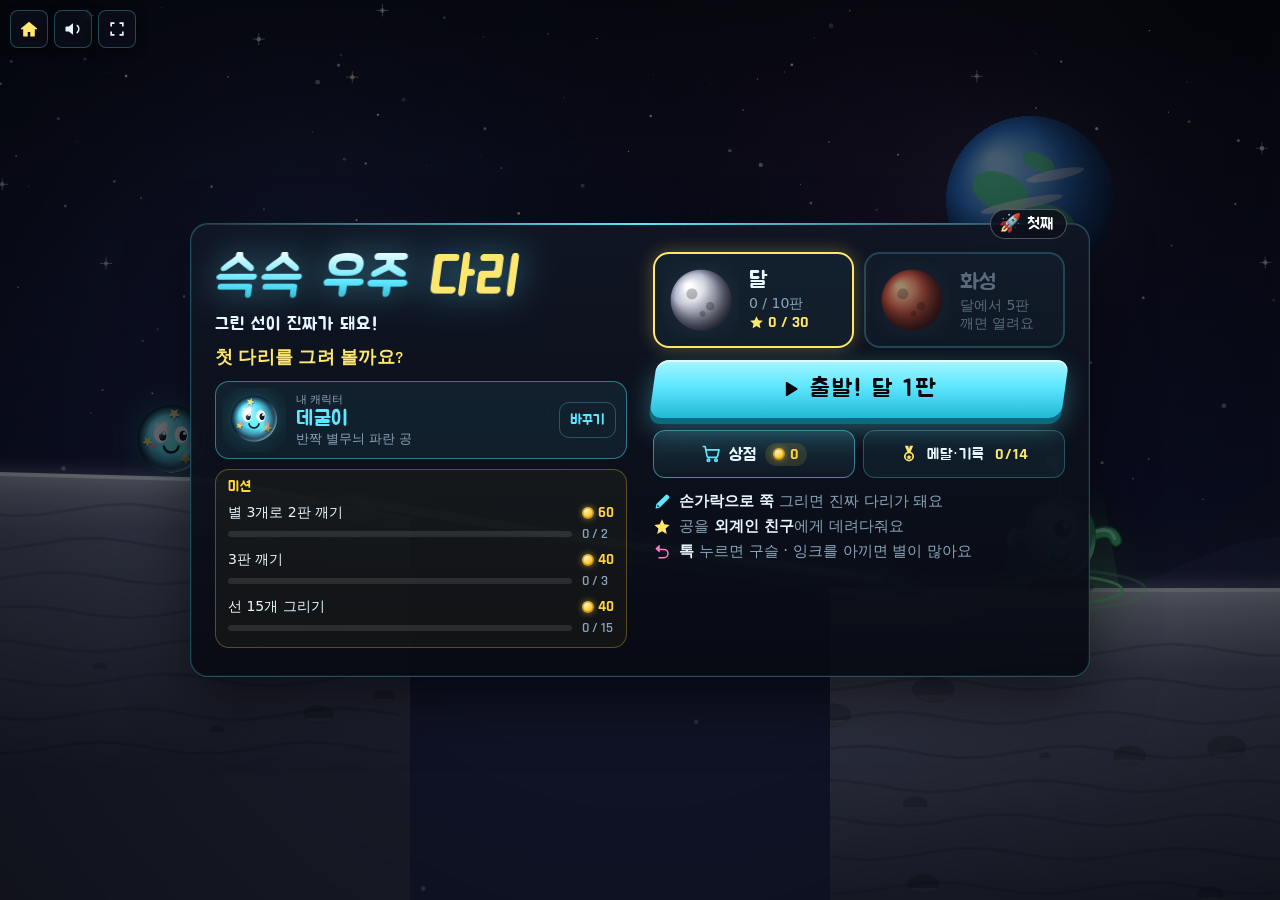
==== commit c371e0a5: "슥슥 우주 다리 시각 품질 2단계: 유리 튜브 선·용접 불꽃·광택 공·젤리 탄성·유리관 잉크 막대 (bridge-v4) 그림만 바꿨다. world.js·data.js·물리 판정·판" ====
--- a/bridge/index.html
+++ b/bridge/index.html
@@ -159,6 +159,7 @@
   <script src="../common/hub.js"></script>
   <script src="../common/worlds.js"></script>
   <script src="../common/sound.js"></script>
+  <script src="../common/vfx.js"></script>
   <script src="lib/planck.min.js"></script>
   <script src="js/util.js"></script>
   <script src="js/data.js"></script>
--- a/bridge/style.css
+++ b/bridge/style.css
@@ -544,9 +544,28 @@
 .pdot { width: 24px; height: 24px; border-radius: 50%; background: radial-gradient(circle at 35% 30%, #fff, var(--pc, #b8bccf) 55%, #333 100%); }
 .ink { display: flex; align-items: center; gap: 10px; width: min(380px, 34vw); height: 56px; padding: 0 16px; border-radius: 28px; background: rgba(12, 16, 30, .75); border: 2px solid rgba(94, 231, 255, .35); }
 .ink > .i { width: 26px; height: 26px; color: var(--yellow); }
-.ink-bar { position: relative; flex: 1; height: 20px; border-radius: 10px; background: rgba(255, 255, 255, .1); }
-#ink-fill { position: absolute; left: 0; top: 0; bottom: 0; width: 100%; border-radius: 10px; background: linear-gradient(90deg, #5ee7ff, #b37dff); box-shadow: inset 0 3px 0 rgba(255, 255, 255, .35); transition: width .12s linear; }
-.ink.low #ink-fill { background: linear-gradient(90deg, #5ee7ff, #ff5ec8); }
+/* 잉크 막대 (2026-11-07 시각 품질 2단계): 어두운 반투명 유리관 안에 빛나는 액체.
+   관: 짙은 유리 + 안쪽 그림자 + 위쪽 반사 줄(::before) + 아래 반사광. 액체: 위는 밝고 아래는 짙은 세로 그라데이션 + 가로 색 흐름 + 표면 광택.
+   액체 끝(::after)은 늘 은은히 빛나고, 선을 긋는 동안(.using) 밝게 타오르며 맥박친다. 움직임 줄이기면 맥박 없음 */
+.ink-bar { position: relative; flex: 1; height: 22px; border-radius: 11px;
+  background: linear-gradient(180deg, rgba(2, 6, 18, .85), rgba(18, 28, 56, .7) 55%, rgba(6, 10, 26, .9));
+  box-shadow: inset 0 2px 5px rgba(0, 0, 0, .75), inset 0 -2px 3px rgba(94, 231, 255, .22), 0 0 0 1px rgba(150, 220, 255, .22), 0 0 14px rgba(94, 231, 255, .12); }
+.ink-bar::before { content: ""; position: absolute; left: 9px; right: 9px; top: 3px; height: 4px; border-radius: 2px; z-index: 2; pointer-events: none;
+  background: linear-gradient(90deg, rgba(255, 255, 255, 0), rgba(255, 255, 255, .55) 18%, rgba(255, 255, 255, .25) 70%, rgba(255, 255, 255, 0)); }
+#ink-fill { position: absolute; left: 3px; top: 3px; bottom: 3px; width: 100%; max-width: calc(100% - 6px); border-radius: 8px; transition: width .12s linear;
+  --ink-a: #5ee7ff; --ink-b: #b37dff; --ink-tip: 94, 231, 255;
+  background:
+    linear-gradient(180deg, rgba(255, 255, 255, .55) 0, rgba(255, 255, 255, .12) 34%, rgba(0, 0, 0, 0) 52%, rgba(0, 10, 40, .35) 100%),
+    linear-gradient(90deg, var(--ink-a), var(--ink-b));
+  box-shadow: 0 0 8px rgba(94, 231, 255, .55), 0 0 18px rgba(179, 125, 255, .3); }
+.ink.low #ink-fill { --ink-b: #ff5ec8; --ink-tip: 255, 94, 200; box-shadow: 0 0 8px rgba(255, 94, 200, .6), 0 0 18px rgba(255, 94, 200, .3); }
+#ink-fill::after { content: ""; position: absolute; right: -6px; top: 50%; width: 18px; height: 18px; margin-top: -9px; border-radius: 50%; pointer-events: none;
+  background: radial-gradient(circle, #fff 0, rgba(255, 255, 255, .9) 18%, rgba(var(--ink-tip), .6) 45%, rgba(var(--ink-tip), 0) 72%);
+  opacity: .55; transform: scale(.75); transition: opacity .15s, transform .15s; }
+.ink.using #ink-fill::after { opacity: 1; transform: scale(1.35); animation: inkTip .45s ease-in-out infinite alternate; }
+.ink.using #ink-fill { box-shadow: 0 0 10px rgba(var(--ink-tip), .75), 0 0 24px rgba(var(--ink-tip), .4); }
+@keyframes inkTip { from { transform: scale(1.15); } to { transform: scale(1.6); } }
+@media (prefers-reduced-motion: reduce) { .ink.using #ink-fill::after { animation: none; } #ink-fill, #ink-fill::after { transition: none; } }
 .ink-star { position: absolute; top: 100%; width: 18px; height: 18px; margin: 2px 0 0 -9px; background: #ffe66d; clip-path: polygon(50% 0, 62% 35%, 100% 38%, 70% 60%, 80% 100%, 50% 78%, 20% 100%, 30% 60%, 0 38%, 38% 35%); transition: opacity .2s, filter .2s; }
 .ink-star.off { opacity: .3; filter: grayscale(1); }
 /* 처음 판 안내 글 (화면 아래 가운데) */
